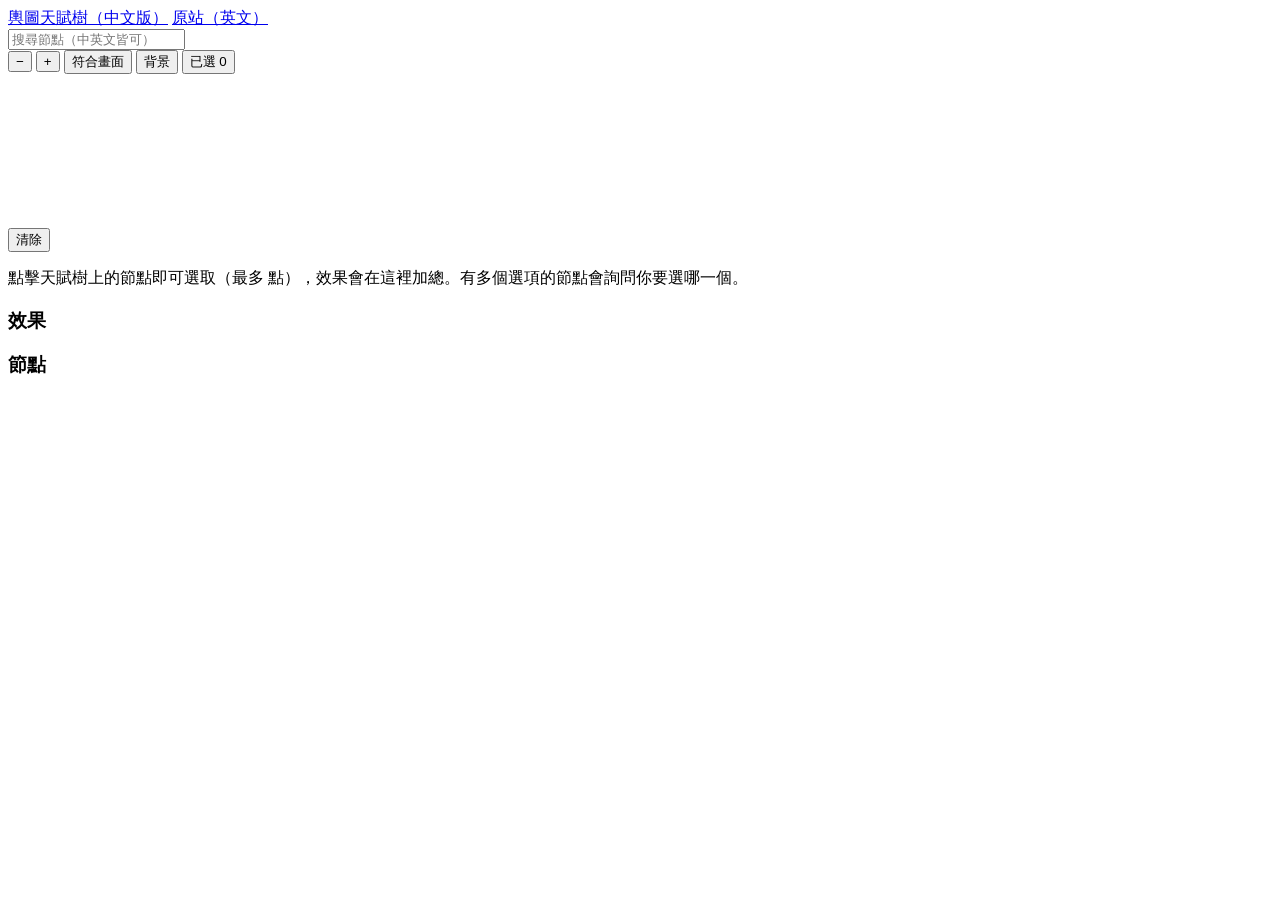
==== poe/index.html @ ce4eef85 "Create index.html" ====
<!doctype html>
<html lang="zh-Hant">
<head>
<meta charset="utf-8">
<meta name="viewport" content="width=device-width, initial-scale=1">
<title>輿圖天賦樹（中文版）</title>
<link rel="stylesheet" href="style.css">
</head>
<body>
<header>
  <nav><a href="index.html" class=on>輿圖天賦樹（中文版）</a> <a href="https://hypostasis.faith/atlas/data.html" target="_blank" rel="noopener">原站（英文）</a></nav>
  <div class="search">
    <input id="q" type="search" placeholder="搜尋節點（中英文皆可）" autocomplete="off" title="輸入節點名稱或效果中的字詞。Enter：下一個符合項目，Esc：清除">
    <span id="hits"></span>
  </div>
  <div class="zoom">
    <button id="out" title="縮小">&minus;</button>
    <span id="pct"></span>
    <button id="in" title="放大">+</button>
    <button id="fit" title="將天賦樹縮放至符合畫面">符合畫面</button>
    <button id="bg" title="顯示／隱藏背景 (B)">背景</button>
    <button id="toggle" title="顯示／隱藏已選面板">已選 <span id="badge">0</span></button>
  </div>
</header>
<canvas id="c"></canvas>
<aside id="panel">
  <div class="ph">
    <span id="count"></span>
    <button id="clear">清除</button>
  </div>
  <p id="notice" hidden></p>
  <p id="empty">點擊天賦樹上的節點即可選取（最多 <span id="max"></span> 點），效果會在這裡加總。有多個選項的節點會詢問你要選哪一個。</p>
  <h3>效果</h3>
  <ul id="effects"></ul>
  <h3>節點</h3>
  <ul id="picked"></ul>
</aside>
<div id="tip"></div>
<div id="menu"></div>
<script src="trees/data.js"></script>
<script src="share.js"></script>
<script src="viewer.js"></script>
</body>
</html>
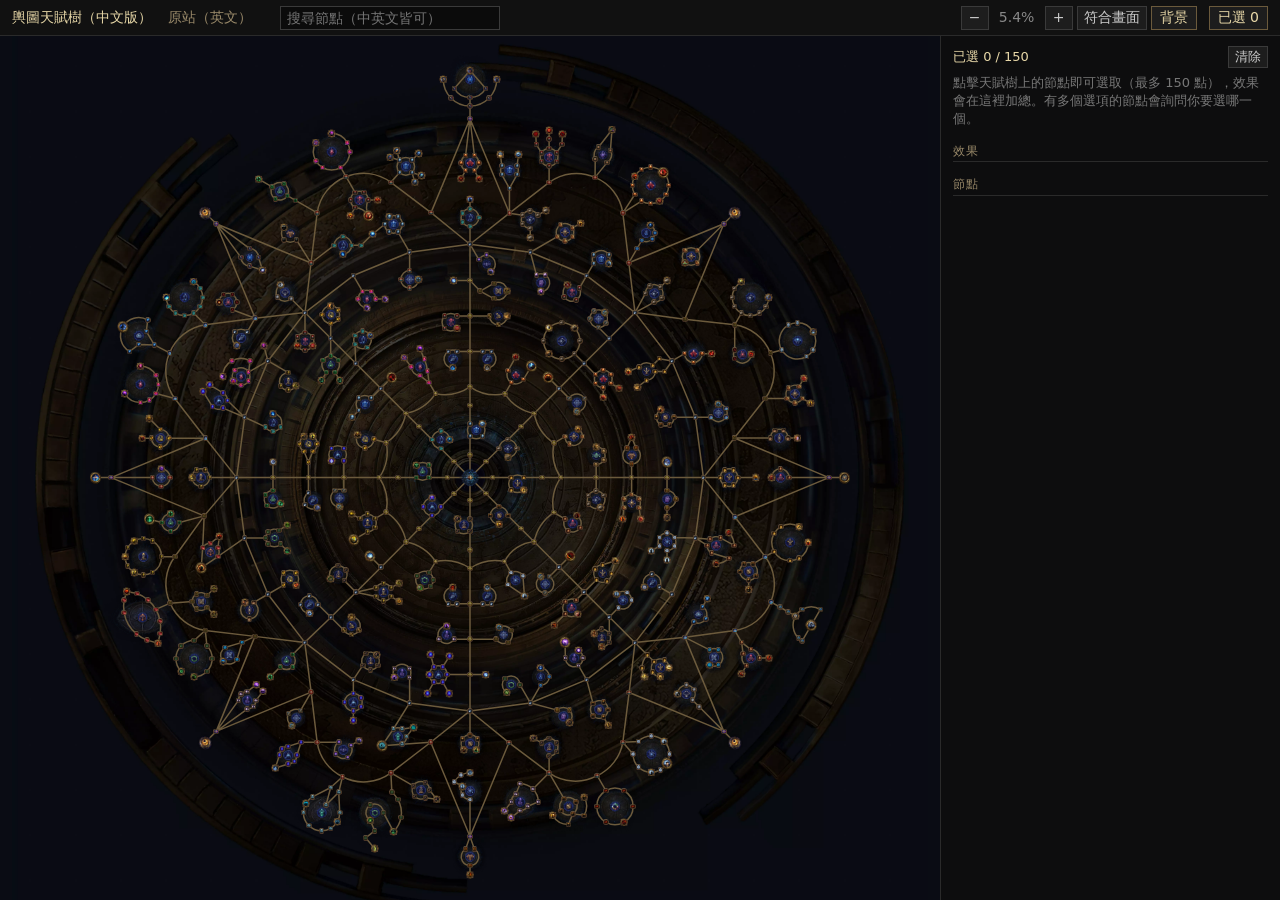
==== commit d46a5fbc: "Add files via upload" ====
--- a/poe/index.html
+++ b/poe/index.html
@@ -1,44 +1,44 @@
-<!doctype html>
-<html lang="zh-Hant">
-<head>
-<meta charset="utf-8">
-<meta name="viewport" content="width=device-width, initial-scale=1">
-<title>輿圖天賦樹（中文版）</title>
-<link rel="stylesheet" href="style.css">
-</head>
-<body>
-<header>
-  <nav><a href="index.html" class=on>輿圖天賦樹（中文版）</a> <a href="https://hypostasis.faith/atlas/data.html" target="_blank" rel="noopener">原站（英文）</a></nav>
-  <div class="search">
-    <input id="q" type="search" placeholder="搜尋節點（中英文皆可）" autocomplete="off" title="輸入節點名稱或效果中的字詞。Enter：下一個符合項目，Esc：清除">
-    <span id="hits"></span>
-  </div>
-  <div class="zoom">
-    <button id="out" title="縮小">&minus;</button>
-    <span id="pct"></span>
-    <button id="in" title="放大">+</button>
-    <button id="fit" title="將天賦樹縮放至符合畫面">符合畫面</button>
-    <button id="bg" title="顯示／隱藏背景 (B)">背景</button>
-    <button id="toggle" title="顯示／隱藏已選面板">已選 <span id="badge">0</span></button>
-  </div>
-</header>
-<canvas id="c"></canvas>
-<aside id="panel">
-  <div class="ph">
-    <span id="count"></span>
-    <button id="clear">清除</button>
-  </div>
-  <p id="notice" hidden></p>
-  <p id="empty">點擊天賦樹上的節點即可選取（最多 <span id="max"></span> 點），效果會在這裡加總。有多個選項的節點會詢問你要選哪一個。</p>
-  <h3>效果</h3>
-  <ul id="effects"></ul>
-  <h3>節點</h3>
-  <ul id="picked"></ul>
-</aside>
-<div id="tip"></div>
-<div id="menu"></div>
-<script src="trees/data.js"></script>
-<script src="share.js"></script>
-<script src="viewer.js"></script>
-</body>
-</html>
+<!doctype html>
+<html lang="zh-Hant">
+<head>
+<meta charset="utf-8">
+<meta name="viewport" content="width=device-width, initial-scale=1">
+<title>輿圖天賦樹（中文版）</title>
+<link rel="stylesheet" href="style.css">
+</head>
+<body>
+<header>
+  <nav><a href="index.html" class=on>輿圖天賦樹（中文版）</a> <a href="https://hypostasis.faith/atlas/data.html" target="_blank" rel="noopener">原站（英文）</a></nav>
+  <div class="search">
+    <input id="q" type="search" placeholder="搜尋節點（中英文皆可）" autocomplete="off" title="輸入節點名稱或效果中的字詞。Enter：下一個符合項目，Esc：清除">
+    <span id="hits"></span>
+  </div>
+  <div class="zoom">
+    <button id="out" title="縮小">&minus;</button>
+    <span id="pct"></span>
+    <button id="in" title="放大">+</button>
+    <button id="fit" title="將天賦樹縮放至符合畫面">符合畫面</button>
+    <button id="bg" title="顯示／隱藏背景 (B)">背景</button>
+    <button id="toggle" title="顯示／隱藏已選面板">已選 <span id="badge">0</span></button>
+  </div>
+</header>
+<canvas id="c"></canvas>
+<aside id="panel">
+  <div class="ph">
+    <span id="count"></span>
+    <button id="clear">清除</button>
+  </div>
+  <p id="notice" hidden></p>
+  <p id="empty">點擊天賦樹上的節點即可選取（最多 <span id="max"></span> 點），效果會在這裡加總。有多個選項的節點會詢問你要選哪一個。</p>
+  <h3>效果</h3>
+  <ul id="effects"></ul>
+  <h3>節點</h3>
+  <ul id="picked"></ul>
+</aside>
+<div id="tip"></div>
+<div id="menu"></div>
+<script src="trees/data.js"></script>
+<script src="share.js"></script>
+<script src="viewer.js"></script>
+</body>
+</html>
--- a/poe/style.css
+++ b/poe/style.css
@@ -0,0 +1,68 @@
+html, body { margin: 0; height: 100%; background: #08090c; color: #ccc; font: 14px/1.4 Verdana, Geneva, sans-serif; overflow: hidden; }
+
+header { position: fixed; top: 0; left: 0; right: 0; min-height: 36px; box-sizing: border-box; display: flex; flex-wrap: wrap; align-items: center; gap: 4px 16px; padding: 4px 12px; background: #111; border-bottom: 1px solid #2a2a2a; z-index: 2; }
+header nav a { color: #9a8a6a; text-decoration: none; margin-right: 12px; }
+header nav a.on, header nav a:hover { color: #e8d8a8; }
+header .search { display: flex; align-items: center; gap: 6px; }
+#q { width: 220px; height: 24px; box-sizing: border-box; padding: 0 6px; background: #0b0b0b; color: #ddd; border: 1px solid #3a3a3a; font: inherit; }
+#q:focus { outline: none; border-color: #6b5a3c; }
+#hits { color: #888; font-size: 12px; min-width: 60px; }
+header .zoom { margin-left: auto; display: flex; align-items: center; gap: 4px; }
+header button { background: #1d1d1d; color: #ccc; border: 1px solid #3a3a3a; min-width: 28px; height: 24px; cursor: pointer; font: inherit; }
+header button:hover { background: #2a2a2a; }
+header button.on { border-color: #6b5a3c; color: #e8d8a8; }
+#toggle { margin-left: 8px; padding: 0 8px; }
+#bg { padding: 0 8px; }
+#pct { width: 48px; text-align: center; color: #888; }
+
+canvas { position: fixed; top: 36px; left: 0; display: block; cursor: grab; }
+canvas.drag { cursor: grabbing; }
+
+#panel { position: fixed; top: 36px; right: 0; bottom: 0; width: 340px; box-sizing: border-box; padding: 10px 12px 16px; overflow-y: auto; background: rgba(14,14,14,.96); border-left: 1px solid #2a2a2a; z-index: 1; font-size: 13px; }
+#panel.hidden { display: none; }
+#panel .ph { display: flex; align-items: center; justify-content: space-between; margin-bottom: 6px; }
+#count { color: #e8d8a8; }
+#count.full { color: #e07050; }
+#panel button { background: #1d1d1d; color: #ccc; border: 1px solid #3a3a3a; height: 22px; cursor: pointer; font: inherit; }
+#panel button:hover { background: #2a2a2a; }
+#panel h3 { margin: 14px 0 4px; font-size: 12px; font-weight: normal; color: #9a8a6a; text-transform: uppercase; letter-spacing: .05em; border-bottom: 1px solid #2a2a2a; padding-bottom: 2px; }
+#panel ul { list-style: none; margin: 0; padding: 0; }
+#empty { color: #777; margin: 4px 0; }
+#notice { color: #e07050; margin: 4px 0 8px; }
+#effects li { color: #8888ff; white-space: pre-line; padding: 3px 0; border-bottom: 1px solid #1c1c1c; }
+#effects li .n { color: #777; font-size: 11px; margin-left: 4px; }
+#picked li { display: flex; flex-wrap: wrap; align-items: center; gap: 2px 6px; padding: 1px 0; }
+#picked li select { flex-basis: 100%; margin: 0 0 4px 10px; max-width: calc(100% - 10px); background: #0b0b0b; color: #8888ff; border: 1px solid #3a3a3a; font: inherit; font-size: 12px; }
+#picked li span { flex: 1; cursor: pointer; color: #bbb; }
+#picked li span:hover { color: #e8d8a8; }
+#picked li.notable span { color: #d8c8a0; }
+#picked li.keystone span { color: #e8a860; }
+#picked li button { height: 18px; min-width: 18px; padding: 0; line-height: 1; color: #888; }
+
+#tip { position: fixed; display: none; max-width: 380px; padding: 8px 10px; background: rgba(10,10,10,.95); border: 1px solid #5a4a2a; pointer-events: none; z-index: 3; font-size: 13px; }
+#tip b { display: block; color: #e8d8a8; margin-bottom: 4px; }
+#tip .stat { color: #8888ff; white-space: pre-line; }
+#tip .rem { color: #888; font-style: italic; }
+#tip .fl { color: #a07020; font-style: italic; margin-top: 4px; }
+#tip .hint { color: #666; font-size: 11px; margin-top: 6px; }
+#tip .choices { margin-top: 4px; border-left: 2px solid #3a3a3a; padding-left: 6px; }
+#tip .choices div { color: #6a6aa8; white-space: pre-line; }
+#tip .choices div.on { color: #e8c060; }
+
+#menu { position: fixed; display: none; width: 340px; max-width: calc(100vw - 16px); box-sizing: border-box; padding: 8px 10px; background: rgba(10,10,10,.97); border: 1px solid #8a6a3a; z-index: 4; font-size: 13px; }
+#menu b { display: block; color: #e8d8a8; margin-bottom: 4px; }
+#menu .stat { color: #8888ff; white-space: pre-line; margin-bottom: 4px; }
+#menu button { display: block; width: 100%; margin-top: 4px; padding: 4px 6px; text-align: left; background: #1a1a1a; color: #aab; border: 1px solid #333; cursor: pointer; font: inherit; }
+#menu button:hover { background: #262626; border-color: #6b5a3c; color: #e8d8a8; }
+#menu button.on { border-color: #e8c060; color: #e8c060; }
+#menu button.rm { color: #e07050; margin-top: 8px; }
+#menu .hint { color: #666; font-size: 11px; margin-top: 6px; }
+
+@media (max-width: 600px) {
+  header nav a { margin-right: 6px; font-size: 12px; }
+  #q { width: 150px; }
+  #panel { width: 100%; border-left: 0; }
+}
+
+#tip .en,#menu .en{color:#8a8f98;font-size:.85em;margin:1px 0 3px}
+body{font-family:"Microsoft JhengHei","Noto Sans TC","PingFang TC",system-ui,sans-serif}
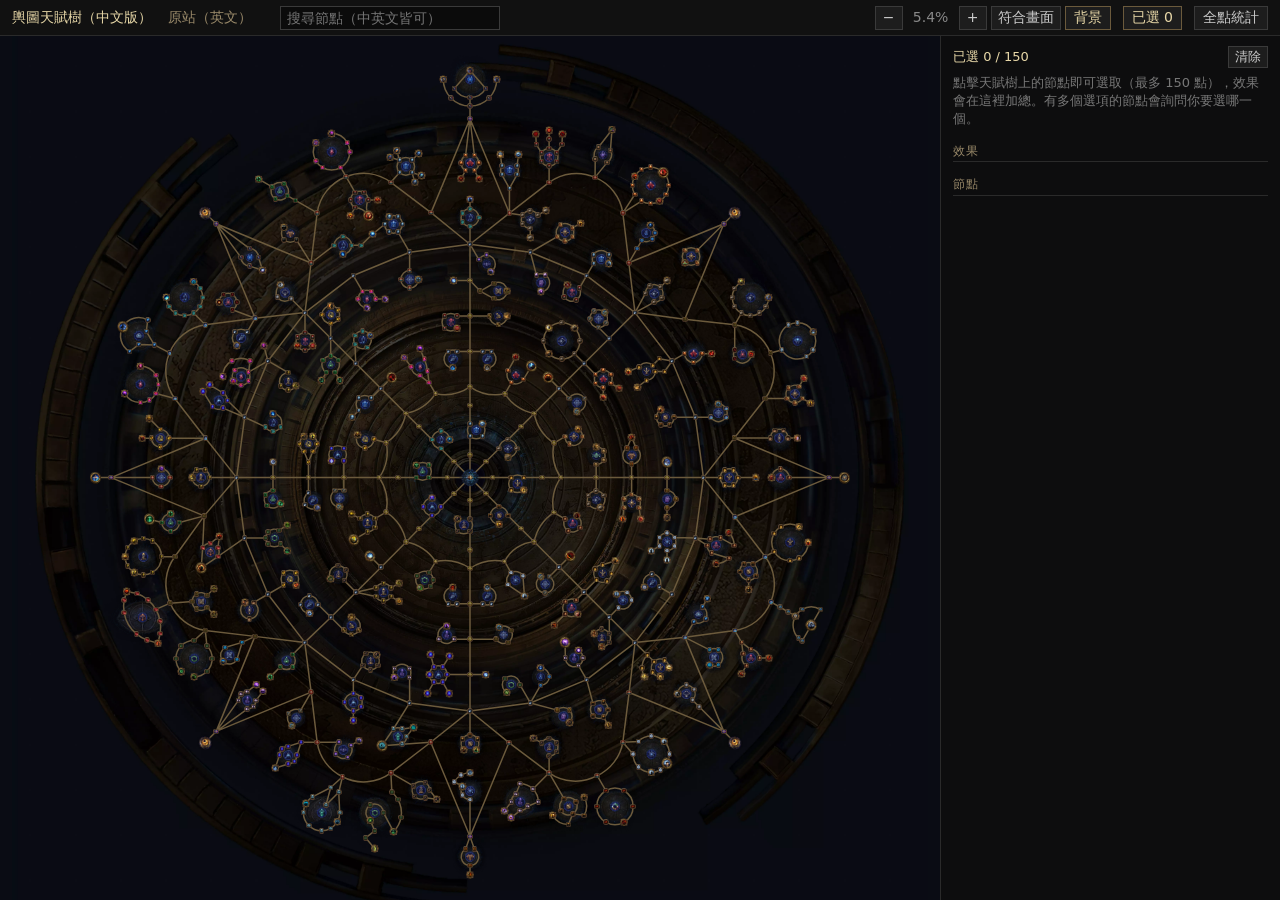
==== commit 7da2c6f6: "Add files via upload" ====
--- a/poe/index.html
+++ b/poe/index.html
@@ -40,5 +40,6 @@
 <script src="trees/data.js"></script>
 <script src="share.js"></script>
 <script src="viewer.js"></script>
+<script src="stats.js"></script>
 </body>
 </html>
--- a/poe/style.css
+++ b/poe/style.css
@@ -64,5 +64,30 @@
   #panel { width: 100%; border-left: 0; }
 }
 
+#stbtn { margin-left: 8px; padding: 0 8px; }
+#stats { position: fixed; top: 36px; left: 0; bottom: 0; width: 400px; max-width: 100vw; box-sizing: border-box; padding: 10px 12px 16px; overflow-y: auto; background: rgba(14,14,14,.96); border-right: 1px solid #2a2a2a; z-index: 1; font-size: 13px; }
+#stats.hidden { display: none; }
+#stats .sh { display: flex; align-items: center; justify-content: space-between; color: #e8d8a8; }
+#stats button { background: #1d1d1d; color: #ccc; border: 1px solid #3a3a3a; height: 22px; cursor: pointer; font: inherit; }
+#stats button:hover { background: #2a2a2a; }
+#stats .note { color: #777; font-size: 12px; margin: 6px 0; }
+#stq { width: 100%; height: 24px; box-sizing: border-box; padding: 0 6px; margin-bottom: 6px; background: #0b0b0b; color: #ddd; border: 1px solid #3a3a3a; font: inherit; }
+#stats details { border-bottom: 1px solid #222; }
+#stats summary { cursor: pointer; padding: 5px 0; color: #e8d8a8; display: flex; gap: 8px; align-items: baseline; }
+#stats summary:hover { color: #fff; }
+#stats summary .tc { color: #777; font-size: 12px; margin-left: auto; }
+#stats summary::before { content: '▸'; color: #777; }
+#stats details[open] summary::before { content: '▾'; }
+#stats ul { list-style: none; margin: 4px 0 8px; padding: 0; }
+#stats li { color: #8888ff; padding: 2px 0; white-space: pre-line; }
+#stats li .n { color: #777; margin-left: 6px; font-size: 12px; }
+#stats .mark { margin: 2px 0 4px; padding: 0 8px; }
+#stats .ch { border-left: 2px solid #5a4a2a; padding-left: 8px; margin: 6px 0 10px; }
+#stats .chn { color: #e8c060; cursor: pointer; }
+#stats .chp { color: #8888ff; white-space: pre-line; }
+#stats .ch ul { margin: 2px 0 0; }
+#stats .ch li { color: #6a6aa8; }
+#stats .ch li::before { content: '・'; color: #555; }
+
 #tip .en,#menu .en{color:#8a8f98;font-size:.85em;margin:1px 0 3px}
 body{font-family:"Microsoft JhengHei","Noto Sans TC","PingFang TC",system-ui,sans-serif}
